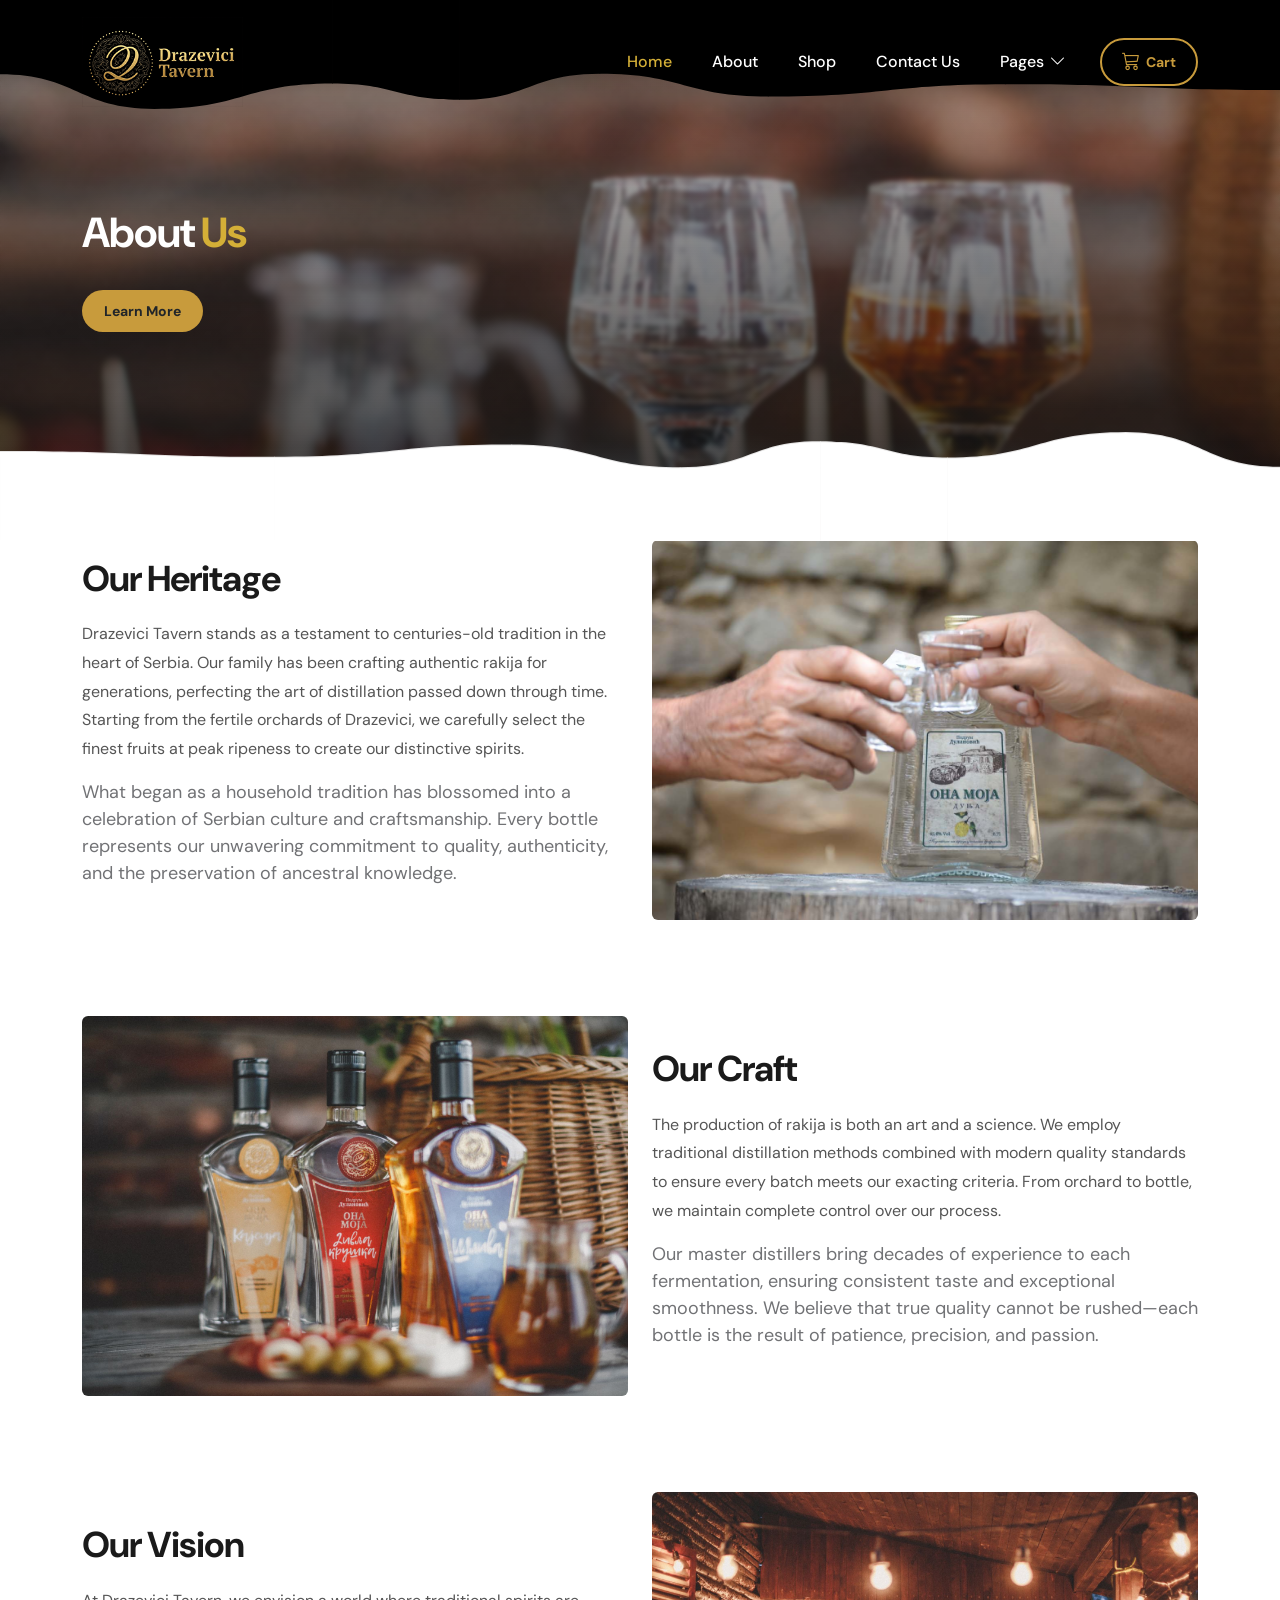
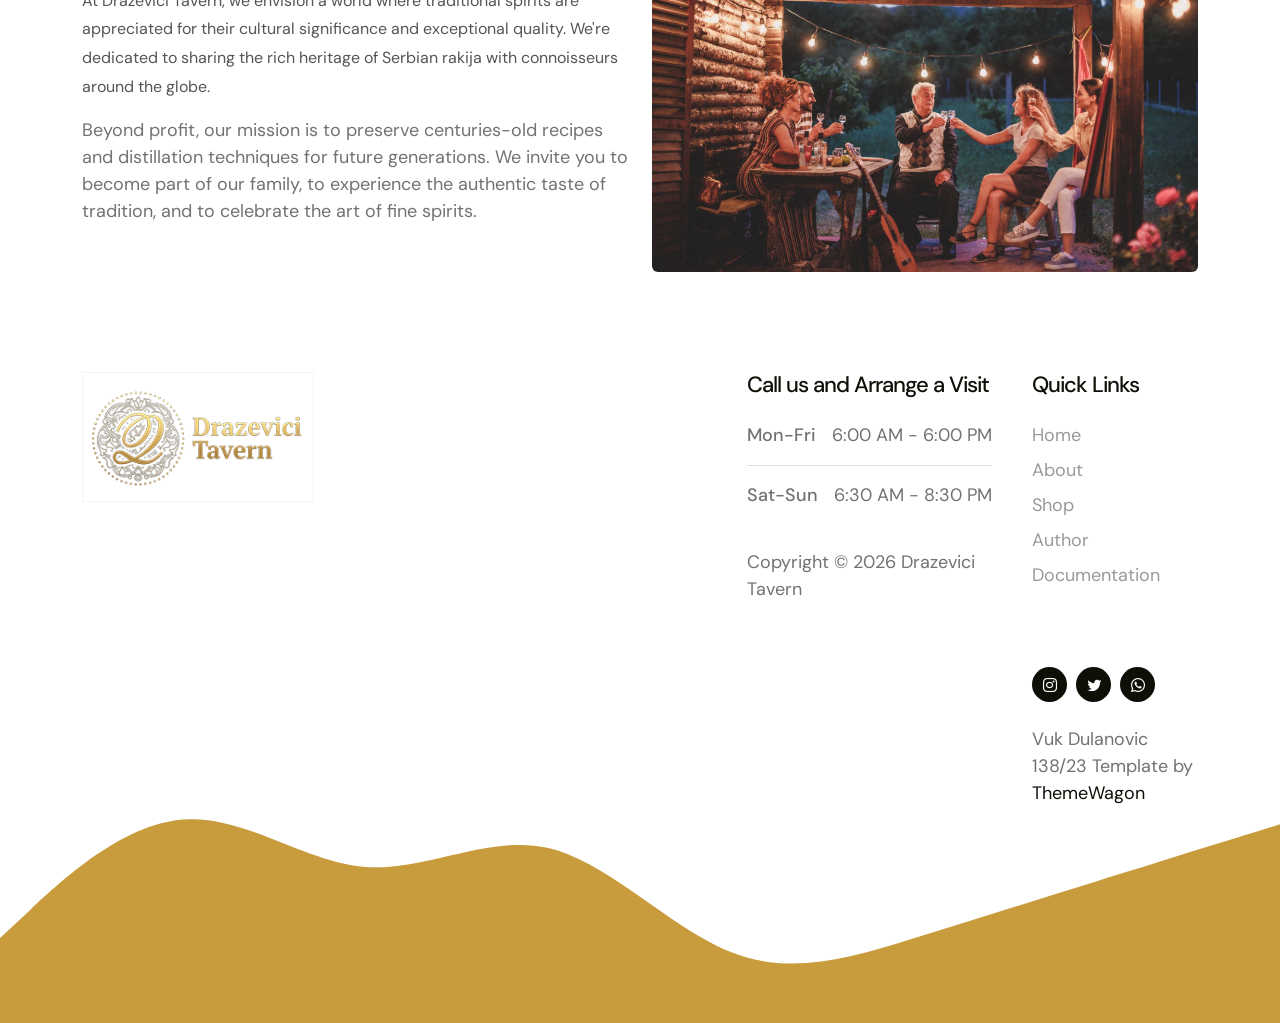
==== about.html @ abad9bf6 "Add files via upload" ====
<!doctype html>
<html lang="en">
    <head>
        <meta charset="utf-8">
        <meta name="viewport" content="width=device-width, initial-scale=1">
        <meta name="description" content="Discover Drazevici Tavern's heritage and passion for premium Serbian rakija.">
        <meta name="keywords" content="Drazevici Tavern, rakija, Serbian culture, heritage, tavern, history, spirits">
        <title>About - Drazevici Tavern</title>
        <link rel="icon" type="image/x-icon" href="assets/images/favicon.ico">
        <link rel="sitemap" type="application/xml" href="sitemap.xml">
        <link rel="alternate" type="application/rss+xml" href="rss.xml" title="Drazevici Tavern RSS Feed">
        <link rel="preconnect" href="https://fonts.googleapis.com">
        <link rel="preconnect" href="https://fonts.gstatic.com" crossorigin>
        <link href="https://fonts.googleapis.com/css2?family=DM+Sans:ital,wght@0,400;0,500;0,700;1,400&display=swap" rel="stylesheet">
        <link href="assets/css/bootstrap.min.css" rel="stylesheet">
        <link href="assets/css/bootstrap-icons.css" rel="stylesheet">
        <link href="assets/css/main.css" rel="stylesheet">
    </head>
    <body>
        <main>
            <nav class="navbar navbar-expand-lg">
                <div class="container">
                    <a class="navbar-brand d-flex align-items-center" href="index.html">
                        <img src="assets/images/logo.png" class="navbar-brand-image img-fluid" alt="Drazevici Tavern">
                    </a>

                    <div class="d-lg-none ms-auto me-3">
                        <div class="cart-nav-wrapper">
                            <a class="btn custom-btn custom-border-btn" id="cart-btn-mobile" href="#" role="button"><i class="bi bi-cart3"></i> Cart</a>
                            <span class="cart-badge cart-badge-hidden" id="cart-badge-mobile">0</span>
                        </div>
                    </div>

                    <button class="navbar-toggler" type="button" data-bs-toggle="collapse" data-bs-target="#navbarNav" aria-controls="navbarNav" aria-expanded="false" aria-label="Toggle navigation">
                        <span class="navbar-toggler-icon"></span>
                    </button>

                    <div class="collapse navbar-collapse" id="navbarNav">
                        <ul class="navbar-nav ms-lg-auto">
                            <li class="nav-item">
                                <a class="nav-link" href="index.html#section_1">Home</a>
                            </li>
    
                            <li class="nav-item">
                                <a class="nav-link active" href="about.html">About</a>
                            </li>

                            <li class="nav-item">
                                <a class="nav-link" href="shop.html">Shop</a>
                            </li>

                            <li class="nav-item">
                                <a class="nav-link smoothscroll" href="index.html#section_5">Contact Us</a>
                            </li>

                            <li class="nav-item dropdown">
                                <a class="nav-link dropdown-toggle" href="#" id="navbarLightDropdownMenuLink" role="button" data-bs-toggle="dropdown" aria-expanded="false">Pages</a>

                                <ul class="dropdown-menu dropdown-menu-light" aria-labelledby="navbarLightDropdownMenuLink">
                                    <li><a class="dropdown-item" href="author.html">Author</a></li>

                                    <li><a class="dropdown-item" href="#">Documentation</a></li>
                                </ul>
                            </li>
                        </ul>

                        <div class="d-none d-lg-block ms-lg-3">
                            <div class="cart-nav-wrapper">
                                <a class="btn custom-btn custom-border-btn" id="cart-btn-desktop" href="#" role="button"><i class="bi bi-cart3"></i> Cart</a>
                                <span class="cart-badge cart-badge-hidden" id="cart-badge-desktop">0</span>
                            </div>
                        </div>
                    </div>
                </div>
            </nav>

            <div class="offcanvas offcanvas-end" data-bs-scroll="true" tabindex="-1" id="offcanvasCart" aria-labelledby="offcanvasCartLabel">
                <div class="offcanvas-header">
                    <h5 class="offcanvas-title" id="offcanvasCartLabel">Shopping Cart</h5>

                    <button type="button" class="btn-close" data-bs-dismiss="offcanvas" aria-label="Close"></button>
                </div>

                <div class="offcanvas-body d-flex flex-column">
                    <div id="cart-items-container">
                        <!-- Cart items will be populated here -->
                    </div>

                    <div class="mt-auto">
                        <div class="cart-total mb-4 pb-3 border-top">
                            <h5 class="text-white mb-3">Total: <span id="cart-total">РСД 0</span></h5>
                            <button class="btn custom-btn w-100">Checkout</button>
                        </div>
                    </div>
                </div>
            </div>

            <section class="hero-section hero-50 hero-bg-about d-flex justify-content-center align-items-center" id="section_1">

                <div class="section-overlay"></div>

                <svg viewBox="0 0 1962 178" xmlns="http://www.w3.org/2000/svg" xmlns:xlink="http://www.w3.org/1999/xlink"><path fill="#000000" d="M 0 114 C 118.5 114 118.5 167 237 167 L 237 167 L 237 0 L 0 0 Z" stroke-width="0"></path> <path fill="#000000" d="M 236 167 C 373 167 373 128 510 128 L 510 128 L 510 0 L 236 0 Z" stroke-width="0"></path> <path fill="#000000" d="M 509 128 C 607 128 607 153 705 153 L 705 153 L 705 0 L 509 0 Z" stroke-width="0"></path><path fill="#000000" d="M 704 153 C 812 153 812 113 920 113 L 920 113 L 920 0 L 704 0 Z" stroke-width="0"></path><path fill="#000000" d="M 919 113 C 1048.5 113 1048.5 148 1178 148 L 1178 148 L 1178 0 L 919 0 Z" stroke-width="0"></path><path fill="#000000" d="M 1177 148 C 1359.5 148 1359.5 129 1542 129 L 1542 129 L 1542 0 L 1177 0 Z" stroke-width="0"></path><path fill="#000000" d="M 1541 129 C 1751.5 129 1751.5 138 1962 138 L 1962 138 L 1962 0 L 1541 0 Z" stroke-width="0"></path></svg>

                <div class="container">
                    <div class="row">

                        <div class="col-lg-6 col-12">

                            <h1 class="cd-headline rotate-1 text-white mb-4 pb-2">
                                <span>About</span>
                                <span class="cd-words-wrapper">
                                    <b class="is-visible">Us</b>
                                </span>
                            </h1>

                            <a href="#about-section" class="btn custom-btn smoothscroll me-3">Learn More</a>
                        </div>

                    </div>
                </div>

                <svg viewBox="0 0 1962 178" xmlns="http://www.w3.org/2000/svg" xmlns:xlink="http://www.w3.org/1999/xlink"><path fill="#ffffff" d="M 0 114 C 118.5 114 118.5 167 237 167 L 237 167 L 237 0 L 0 0 Z" stroke-width="0"></path> <path fill="#ffffff" d="M 236 167 C 373 167 373 128 510 128 L 510 128 L 510 0 L 236 0 Z" stroke-width="0"></path> <path fill="#ffffff" d="M 509 128 C 607 128 607 153 705 153 L 705 153 L 705 0 L 509 0 Z" stroke-width="0"></path><path fill="#ffffff" d="M 704 153 C 812 153 812 113 920 113 L 920 113 L 920 0 L 704 0 Z" stroke-width="0"></path><path fill="#ffffff" d="M 919 113 C 1048.5 113 1048.5 148 1178 148 L 1178 148 L 1178 0 L 919 0 Z" stroke-width="0"></path><path fill="#ffffff" d="M 1177 148 C 1359.5 148 1359.5 129 1542 129 L 1542 129 L 1542 0 L 1177 0 Z" stroke-width="0"></path><path fill="#ffffff" d="M 1541 129 C 1751.5 129 1751.5 138 1962 138 L 1962 138 L 1962 0 L 1541 0 Z" stroke-width="0"></path></svg>
            </section>

            <section class="about-section-styled section-padding" id="about-section">
                <div class="container">
                    <!-- Part 1: Text Left, Image Right -->
                    <div class="row align-items-center mb-5 pb-5">
                        <div class="col-lg-6 col-12 mb-4 mb-lg-0">
                            <h2 class="section-heading">Our Heritage</h2>
                            <p class="section-text">
                                Drazevici Tavern stands as a testament to centuries-old tradition in the heart of Serbia. Our family has been crafting authentic rakija for generations, perfecting the art of distillation passed down through time. Starting from the fertile orchards of Drazevici, we carefully select the finest fruits at peak ripeness to create our distinctive spirits.
                            </p>
                            <p class=\"section-text\">
                                What began as a household tradition has blossomed into a celebration of Serbian culture and craftsmanship. Every bottle represents our unwavering commitment to quality, authenticity, and the preservation of ancestral knowledge.
                            </p>
                        </div>
                        <div class="col-lg-6 col-12">
                            <img src="assets/images/back.jpg" class="img-fluid rounded img-about" alt="Drazevici Tavern Heritage">
                        </div>
                    </div>

                    <!-- Part 2: Image Left, Text Right -->
                    <div class="row align-items-center mb-5 pb-5">
                        <div class="col-lg-6 col-12 mb-4 mb-lg-0 order-lg-2">
                            <h2 class="section-heading">Our Craft</h2>
                            <p class="section-text">
                                The production of rakija is both an art and a science. We employ traditional distillation methods combined with modern quality standards to ensure every batch meets our exacting criteria. From orchard to bottle, we maintain complete control over our process.
                            </p>
                            <p class=\"section-text\">
                                Our master distillers bring decades of experience to each fermentation, ensuring consistent taste and exceptional smoothness. We believe that true quality cannot be rushed—each bottle is the result of patience, precision, and passion.
                            </p>
                        </div>
                        <div class="col-lg-6 col-12 order-lg-1">
                            <img src="assets/images/shop.jpg" class="img-fluid rounded img-about" alt="Rakija Craftsmanship">
                        </div>
                    </div>

                    <!-- Part 3: Text Left, Image Right -->
                    <div class="row align-items-center">
                        <div class="col-lg-6 col-12 mb-4 mb-lg-0">
                            <h2 class="section-heading">Our Vision</h2>
                            <p class="section-text">
                                At Drazevici Tavern, we envision a world where traditional spirits are appreciated for their cultural significance and exceptional quality. We're dedicated to sharing the rich heritage of Serbian rakija with connoisseurs around the globe.
                            </p>
                            <p class=\"section-text\">
                                Beyond profit, our mission is to preserve centuries-old recipes and distillation techniques for future generations. We invite you to become part of our family, to experience the authentic taste of tradition, and to celebrate the art of fine spirits.
                            </p>
                        </div>
                        <div class="col-lg-6 col-12">
                            <img src="assets/images/vision.jpg" class="img-fluid rounded img-about" alt="Global Reach">
                        </div>
                    </div>
                </div>
            </section>
        </main>

        <footer class="site-footer">
            <div class="container">
                <div class="row">

                    <div class="col-lg-6 col-12 me-auto mb-5 mb-lg-0">
                        <a class="navbar-brand d-flex align-items-center" href="index.html">
                            <img src="assets/images/logo.png" class="navbar-brand-image footer-logo img-fluid" alt="Drazevici Tavern">
                        </a>
                    </div>

                    <div class="col-lg-3 col-12">
                        <h5 class="site-footer-title mb-4">Call us and Arrange a Visit</h5>

                        <p class="d-flex border-bottom pb-3 mb-3 me-lg-3">
                            <span>Mon-Fri</span>
                            6:00 AM - 6:00 PM
                        </p>

                        <p class="d-flex me-lg-3">
                            <span>Sat-Sun</span>
                            6:30 AM - 8:30 PM
                        </p>
                        <br>
                        <p class="copyright-text">Copyright © 2026 Drazevici Tavern</p>
                    </div>

                    <div class="col-lg-2 col-12">
                        <h5 class="site-footer-title mb-4">Quick Links</h5>
                        <ul class="list-unstyled">
                            <li class="mb-2"><a href="index.html" class="footer-link">Home</a></li>
                            <li class="mb-2"><a href="about.html" class="footer-link">About</a></li>
                            <li class="mb-2"><a href="shop.html" class="footer-link">Shop</a></li>
                            <li class="mb-2"><a href="author.html" class="footer-link">Author</a></li>
                            <li><a href="#documentation" class="footer-link">Documentation</a></li>
                        </ul>
                    </div>

                        <div class="col-lg-2 col-12 ms-auto">
                            <ul class="social-icon mt-lg-5 mt-3 mb-4">
                                <li class="social-icon-item">
                                    <a href="https://www.instagram.com" target="_blank" class="social-icon-link bi-instagram"></a>
                                </li>

                                <li class="social-icon-item">
                                    <a href="https://www.x.com" target="_blank" class="social-icon-link bi-twitter">
                                    </a>
                                </li>

                                <li class="social-icon-item">
                                    <a href="https://www.whatsapp.com" target="_blank" class="social-icon-link bi-whatsapp"></a>
                                </li>
                            </ul>
                            <p class="copyright-text">Vuk Dulanovic 138/23 Template by <a href="https://themewagon.com/themes/tiya/" target="_blank">ThemeWagon</a></p>
                            
                        </div>

                </div>
            </div>

            <svg xmlns="http://www.w3.org/2000/svg" viewBox="0 0 1440 320"><path fill="#C89B3C" fill-opacity="1" d="M0,224L34.3,192C68.6,160,137,96,206,90.7C274.3,85,343,139,411,144C480,149,549,107,617,122.7C685.7,139,754,213,823,240C891.4,267,960,245,1029,224C1097.1,203,1166,181,1234,160C1302.9,139,1371,117,1406,106.7L1440,96L1440,320L1405.7,320C1371.4,320,1303,320,1234,320C1165.7,320,1097,320,1029,320C960,320,891,320,823,320C754.3,320,686,320,617,320C548.6,320,480,320,411,320C342.9,320,274,320,206,320C137.1,320,69,320,34,320L0,320Z"></path></svg>
        </footer>

        <script src="assets/js/jquery.min.js"></script>
        <script src="assets/js/bootstrap.bundle.min.js"></script>
        <script src="assets/js/jquery.sticky.js"></script>
        <script src="assets/js/click-scroll.js"></script>
        <script src="assets/js/main.js"></script>
    </body>
</html>
---- assets/css/main.css ----
/*

Drazevici Tavern - Main Stylesheet

Consolidated from templatemo-tiya-golf-club.css and drazevici-tavern.css
with inline styles moved to CSS classes

*/


/*---------------------------------------
  CUSTOM PROPERTIES ( VARIABLES )             
-----------------------------------------*/
:root {
  --white-color:                  #ffffff;
  --primary-color:                #81B29A;
  --secondary-color:              #0e0f07;
  --section-bg-color:             #F4F1DE;
  --custom-btn-bg-color:          #C89B3C;
  --custom-btn-bg-hover-color:    #D4AF37;
  --dark-color:                   #000000;
  --p-color:                      #717275;
  --link-hover-color:             #D4AF37;

  --body-font-family:             'DM Sans', sans-serif;

  --h1-font-size:                 42px;
  --h2-font-size:                 36px;
  --h3-font-size:                 28px;
  --h4-font-size:                 24px;
  --h5-font-size:                 22px;
  --h6-font-size:                 20px;
  --p-font-size:                  18px;
  --menu-font-size:               16px;
  --btn-font-size:                14px;

  --border-radius-large:          100px;
  --border-radius-medium:         20px;
  --border-radius-small:          10px;

  --font-weight-normal:           400;
  --font-weight-medium:           500;
  --font-weight-bold:             700;
}

body {
  background-color: var(--white-color);
  font-family: var(--body-font-family);
}


/*---------------------------------------
  TYPOGRAPHY               
-----------------------------------------*/

h2,
h3,
h4,
h5,
h6 {
  color: var(--dark-color);
}

h1,
h2,
h3,
h4,
h5,
h6 {
  font-weight: var(--font-weight-medium);
  letter-spacing: -1px;
}

h1 {
  font-size: var(--h1-font-size);
  font-weight: var(--font-weight-bold);
}

h2 {
  font-size: var(--h2-font-size);
  font-weight: var(--font-weight-bold);
}

h3 {
  font-size: var(--h3-font-size);
}

h4 {
  font-size: var(--h4-font-size);
}

h5 {
  font-size: var(--h5-font-size);
}

h6 {
  font-size: var(--h6-font-size);
}

p {
  color: var(--p-color);
  font-size: var(--p-font-size);
  font-weight: var(--font-weight-normal);
}

ul li {
  color: var(--p-color);
  font-size: var(--p-font-size);
  font-weight: var(--font-weight-normal);
}

a, 
button {
  touch-action: manipulation;
  transition: all 0.3s;
}

a {
  display: inline-block;
  color: var(--secondary-color);
  text-decoration: none;
}

a:hover {
  color: var(--link-hover-color);
}

b,
strong {
  font-weight: var(--font-weight-bold);
}


/*---------------------------------------
  SECTION               
-----------------------------------------*/
.section-bg {
  background-color: var(--section-bg-color);
}

.section-padding {
  padding-top: 100px;
  padding-bottom: 100px;
}

.section-overlay {
  content: "";
  background: rgba(0, 0, 0, 0) linear-gradient(rgba(12, 12, 12, 0.12) 0%, rgba(12, 12, 12, 0.82) 100%) repeat scroll 0% 0%;
  -webkit-backdrop-filter: blur(2px);
  backdrop-filter: blur(2px);
  position: absolute;
  top: 0;
  right: 0;
  bottom: 0;
  left: 0;
}

::selection {
  background-color: #C89B3C;
  color: var(--white-color);
}


/*---------------------------------------
  ANIMATED HEADLINE               
-----------------------------------------*/
.cd-words-wrapper {
  display: inline-block;
  position: relative;
  text-align: left;
}

.cd-words-wrapper b {
  color: var(--link-hover-color);
  display: inline-block;
  position: absolute;
  white-space: nowrap;
  left: 0;
  top: 0;
}

.cd-words-wrapper b.is-visible {
  position: relative;
}

.no-js .cd-words-wrapper b {
  opacity: 0;
}

.no-js .cd-words-wrapper b.is-visible {
  opacity: 1;
}

.cd-headline.rotate-1 .cd-words-wrapper {
  -webkit-perspective: 300px;
  -moz-perspective: 300px;
  perspective: 300px;
}
.cd-headline.rotate-1 b {
  opacity: 0;
  -webkit-transform-origin: 50% 100%;
  -moz-transform-origin: 50% 100%;
  -ms-transform-origin: 50% 100%;
  -o-transform-origin: 50% 100%;
  transform-origin: 50% 100%;
  -webkit-transform: rotateX(180deg);
  -moz-transform: rotateX(180deg);
  -ms-transform: rotateX(180deg);
  -o-transform: rotateX(180deg);
  transform: rotateX(180deg);
}
.cd-headline.rotate-1 b.is-visible {
  opacity: 1;
  -webkit-transform: rotateX(0deg);
  -moz-transform: rotateX(0deg);
  -ms-transform: rotateX(0deg);
  -o-transform: rotateX(0deg);
  transform: rotateX(0deg);
  -webkit-animation: cd-rotate-1-in 1.2s;
  -moz-animation: cd-rotate-1-in 1.2s;
  animation: cd-rotate-1-in 1.2s;
}
.cd-headline.rotate-1 b.is-hidden {
  -webkit-transform: rotateX(180deg);
  -moz-transform: rotateX(180deg);
  -ms-transform: rotateX(180deg);
  -o-transform: rotateX(180deg);
  transform: rotateX(180deg);
  -webkit-animation: cd-rotate-1-out 1.2s;
  -moz-animation: cd-rotate-1-out 1.2s;
  animation: cd-rotate-1-out 1.2s;
}

@-webkit-keyframes cd-rotate-1-in {
  0% {
    -webkit-transform: rotateX(180deg);
    opacity: 0;
  }
  35% {
    -webkit-transform: rotateX(120deg);
    opacity: 0;
  }
  65% {
    opacity: 0;
  }
  100% {
    -webkit-transform: rotateX(360deg);
    opacity: 1;
  }
}
@-moz-keyframes cd-rotate-1-in {
  0% {
    -moz-transform: rotateX(180deg);
    opacity: 0;
  }
  35% {
    -moz-transform: rotateX(120deg);
    opacity: 0;
  }
  65% {
    opacity: 0;
  }
  100% {
    -moz-transform: rotateX(360deg);
    opacity: 1;
  }
}
@keyframes cd-rotate-1-in {
  0% {
    -webkit-transform: rotateX(180deg);
    -moz-transform: rotateX(180deg);
    -ms-transform: rotateX(180deg);
    -o-transform: rotateX(180deg);
    transform: rotateX(180deg);
    opacity: 0;
  }
  35% {
    -webkit-transform: rotateX(120deg);
    -moz-transform: rotateX(120deg);
    -ms-transform: rotateX(120deg);
    -o-transform: rotateX(120deg);
    transform: rotateX(120deg);
    opacity: 0;
  }
  65% {
    opacity: 0;
  }
  100% {
    -webkit-transform: rotateX(360deg);
    -moz-transform: rotateX(360deg);
    -ms-transform: rotateX(360deg);
    -o-transform: rotateX(360deg);
    transform: rotateX(360deg);
    opacity: 1;
  }
}
@-webkit-keyframes cd-rotate-1-out {
  0% {
    -webkit-transform: rotateX(0deg);
    opacity: 1;
  }
  35% {
    -webkit-transform: rotateX(-40deg);
    opacity: 1;
  }
  65% {
    opacity: 0;
  }
  100% {
    -webkit-transform: rotateX(180deg);
    opacity: 0;
  }
}
@-moz-keyframes cd-rotate-1-out {
  0% {
    -moz-transform: rotateX(0deg);
    opacity: 1;
  }
  35% {
    -moz-transform: rotateX(-40deg);
    opacity: 1;
  }
  65% {
    opacity: 0;
  }
  100% {
    -moz-transform: rotateX(180deg);
    opacity: 0;
  }
}
@keyframes cd-rotate-1-out {
  0% {
    -webkit-transform: rotateX(0deg);
    -moz-transform: rotateX(0deg);
    -ms-transform: rotateX(0deg);
    -o-transform: rotateX(0deg);
    transform: rotateX(0deg);
    opacity: 1;
  }
  35% {
    -webkit-transform: rotateX(-40deg);
    -moz-transform: rotateX(-40deg);
    -ms-transform: rotateX(-40deg);
    -o-transform: rotateX(-40deg);
    transform: rotateX(-40deg);
    opacity: 1;
  }
  65% {
    opacity: 0;
  }
  100% {
    -webkit-transform: rotateX(180deg);
    -moz-transform: rotateX(180deg);
    -ms-transform: rotateX(180deg);
    -o-transform: rotateX(180deg);
    transform: rotateX(180deg);
    opacity: 0;
  }
}


/*---------------------------------------
  CUSTOM BUTTON               
-----------------------------------------*/
.custom-btn {
  background: var(--custom-btn-bg-color);
  border: 2px solid transparent;
  border-radius: var(--border-radius-large);
  color: var(--black-color);
  font-size: var(--btn-font-size);
  font-weight: var(--font-weight-bold);
  line-height: normal;
  transition: all 0.3s;
  padding: 10px 20px;
}

.custom-btn:hover {
  background: var(--custom-btn-bg-hover-color);
  color: var(--black-color);
}

.custom-border-btn {
  background: transparent;
  border: 2px solid var(--custom-btn-bg-color);
  color: var(--custom-btn-bg-color);
}

.custom-border-btn:hover {
  background: var(--custom-btn-bg-color);
  border-color: transparent;
  color: var(--white-color);
}

.custom-btn-bg-white {
  border-color: var(--white-color);
  color: var(--white-color);
}

.custom-btn-group .link {
  color: var(--white-color);
  font-weight: var(--font-weight-medium);
}

.custom-btn-group .link:hover {
  color: var(--link-hover-color);
}


/*---------------------------------------
  NAVIGATION BAR & OFFCANVAS              
-----------------------------------------*/
.offcanvas {
  background-color: var(--primary-color);
  padding: 30px;
}

.offcanvas.offcanvas-end {
  border-left: 0;
}

.offcanvas-header .btn-close {
  transition: all 0.3s;
}

.offcanvas-header .btn-close:hover {
  transform: rotate(180deg);
}

.offcanvas svg {
  position: absolute;
  bottom: 0;
  right: 0;
  left: 0;
}

.sticky-wrapper {
  position: absolute;
  top: 0;
  right: 0;
  left: 0;
}

.sticky-wrapper.is-sticky .navbar {
  background: #000000;
  padding-top: 8px;
  padding-bottom: 8px;
}

.sticky-wrapper.is-sticky .navbar-brand-image {
  height: 70px;
}

.sticky-wrapper.is-sticky .navbar-nav .nav-link.active {
  color: var(--link-hover-color);
}

.sticky-wrapper.is-sticky .navbar-nav .nav-link.active:hover,
.sticky-wrapper.is-sticky .navbar-nav .nav-link.active:focus {
  color: var(--link-hover-color) !important;
}

.navbar {
  background: transparent;
  z-index: 99;
  padding-top: 12px;
  padding-bottom: 12px;
  transition: background 0.25s ease, box-shadow 0.25s ease, border-color 0.25s ease, backdrop-filter 0.25s ease;
}

.navbar-dark-page {
  background: #000000;
}

.navbar-brand,
.navbar-brand:hover {
  font-size: var(--h4-font-size);
  font-weight: var(--font-weight-bold);
  display: block;
  color: var(--dark-color);
  max-width: 48px;
}

.navbar .navbar-brand,
.navbar .navbar-brand:hover {
  color: var(--white-color);
}

.navbar .navbar-brand-image {
  filter: none;
}

.navbar-brand-image {
  width: auto;
  height: 90px;
  max-width: 220px;
  object-fit: contain;
  outline: none;
  border: 0;
  box-shadow: none;
}

.site-footer .footer-logo {
  height: 130px;
  max-width: 320px;
  outline: none;
  border: 0;
  box-shadow: none;
}

.navbar-brand,
.navbar-brand:focus,
.navbar-brand:active {
  outline: none;
  box-shadow: none;
}

.navbar-brand-text {
  line-height: normal;
  margin-left: 10px;
  position: relative;
  bottom: 5px;
}

.navbar-brand-text small {
  display: block;
  font-size: 10px;
  line-height: 1;
  text-transform: uppercase;
}

.navbar-expand-lg .navbar-nav .nav-link {
  border-radius: var(--border-radius-large);
  margin: 10px;
  padding: 10px;
}

.navbar-nav .nav-link {
  display: inline-block;
  color: var(--white-color);
  font-size: var(--menu-font-size);
  font-weight: var(--font-weight-medium);
  padding-top: 15px;
  padding-bottom: 15px;
}

.navbar-nav .nav-link.active, 
.navbar-nav .nav-link:hover {
  color: var(--link-hover-color);
}

.bottle-image-wrap {
  overflow: visible;
  --bs-aspect-ratio: 100%;
  max-width: 620px;
  width: 100%;
  margin-left: auto;
}

.bottle-image {
  transform: none;
  transform-origin: center center;
  object-fit: contain !important;
}

.navbar .dropdown-menu {
  background: var(--white-color);
  box-shadow: 0 1rem 3rem rgba(0,0,0,.175);
  border: 0;
  display: inherit;
  opacity: 0;
  min-width: 9rem;
  margin-top: 20px;
  padding: 13px 0 10px 0;
  transition: all 0.3s;
  pointer-events: none;
}

.navbar .dropdown-menu::before {
  content: "";
  width: 0;
  height: 0;
  border-left: 20px solid transparent;
  border-right: 20px solid transparent;
  border-bottom: 15px solid var(--white-color);
  position: absolute;
  top: -10px;
  left: 10px;
}

.navbar .dropdown-item {
  display: inline-block;
  color: var(--p-color);
  font-size: var(--menu-font-size);
  font-weight: var(--font-weight-medium);
  position: relative;
}

.navbar .dropdown-item.active, 
.navbar .dropdown-item:active,
.navbar .dropdown-item:focus, 
.navbar .dropdown-item:hover {
  background: transparent;
  color: var(--link-hover-color);
}

.navbar .dropdown-toggle::after {
  content: "\f282";
  display: inline-block;
  font-family: bootstrap-icons !important;
  font-size: var(--copyright-font-size);
  font-style: normal;
  font-weight: normal !important;
  font-variant: normal;
  text-transform: none;
  line-height: 1;
  vertical-align: -.125em;
  -webkit-font-smoothing: antialiased;
  -moz-osx-font-smoothing: grayscale;
  position: relative;
  left: 2px;
  border: 0;
}

@media screen and (min-width: 992px) {
  .navbar .dropdown:hover .dropdown-menu {
    opacity: 1;
    margin-top: 0;
    pointer-events: auto;
  }
}

.navbar-toggler {
  border: 0;
  padding: 0;
  cursor: pointer;
  margin: 0;
  width: 30px;
  height: 35px;
  outline: none;
}

.navbar-toggler:focus {
  outline: none;
  box-shadow: none;
}

.navbar-toggler[aria-expanded="true"] .navbar-toggler-icon {
  background: transparent;
}

.navbar-toggler[aria-expanded="true"] .navbar-toggler-icon:before,
.navbar-toggler[aria-expanded="true"] .navbar-toggler-icon:after {
  transition: top 300ms 50ms ease, -webkit-transform 300ms 350ms ease;
  transition: top 300ms 50ms ease, transform 300ms 350ms ease;
  transition: top 300ms 50ms ease, transform 300ms 350ms ease, -webkit-transform 300ms 350ms ease;
  top: 0;
}

.navbar-toggler[aria-expanded="true"] .navbar-toggler-icon:before {
  transform: rotate(45deg);
}

.navbar-toggler[aria-expanded="true"] .navbar-toggler-icon:after {
  transform: rotate(-45deg);
}

.navbar-toggler .navbar-toggler-icon {
  background: var(--white-color);
  transition: background 10ms 300ms ease;
  display: block;
  width: 30px;
  height: 2px;
  position: relative;
}

.navbar-toggler .navbar-toggler-icon:before,
.navbar-toggler .navbar-toggler-icon:after {
  transition: top 300ms 350ms ease, -webkit-transform 300ms 50ms ease;
  transition: top 300ms 350ms ease, transform 300ms 50ms ease;
  transition: top 300ms 350ms ease, transform 300ms 50ms ease, -webkit-transform 300ms 50ms ease;
  position: absolute;
  right: 0;
  left: 0;
  background: var(--white-color);
  width: 30px;
  height: 2px;
  content: '';
}

.navbar-toggler .navbar-toggler-icon::before {
  top: -8px;
}

.navbar-toggler .navbar-toggler-icon::after {
  top: 8px;
}


/*---------------------------------------
  HERO        
-----------------------------------------*/
.hero-section {
  background-image: url('../images/draz.jpg');
  background-repeat: no-repeat;
  background-size: cover;
  background-position: center;
  position: relative;
  padding-top: 100px;
  padding-bottom: 100px;
  height: 100vh;
  min-height: 670px;
  margin-bottom: -90px;
}

.hero-50 {
  height: auto;
  min-height: 540px;
  margin-bottom: -100px;
}

.hero-50 .container + svg {
  transform: rotate(180deg);
}

.hero-section .ratio {
  border-radius: var(--border-radius-medium);
  overflow: hidden;
}

.hero-section svg {
  position: absolute;
  right: 0;
  left: 0;
}

.hero-section > svg {
  top: 0;
}

.hero-section .container + svg {
  top: auto;
  bottom: -1px;
}

.hero-section .row {
  position: relative;
  z-index: 22;
}


/*---------------------------------------
  BACKGROUND IMAGE SECTION        
-----------------------------------------*/
.section-bg-image {
  background: #070707;
  position: relative;
  margin-bottom: -70px;
  padding: 40px 0 70px;
}

.section-bg-image-block {
  backdrop-filter: blur(5px) saturate(180%);
  -webkit-backdrop-filter: blur(5px) saturate(180%);
  background-color: rgba(255, 255, 255, 0.75);
  border-radius: var(--border-radius-medium);
  border: 1px solid rgba(209, 213, 219, 0.3);
  border-radius: var(--border-radius-medium);
  padding: 50px;
}

.product-slider-shell {
  position: relative;
  border: 0;
  border-radius: var(--border-radius-medium);
  background: #0e0e0e;
  padding: 28px 44px;
}

.product-slider-viewport {
  overflow: hidden;
}

.product-slider-track {
  display: flex;
  gap: 20px;
  transition: transform 0.35s ease;
}

.product-slide {
  flex: 0 0 calc((100% - 40px) / 3);
  min-width: 0;
  border: 1px solid rgba(200, 155, 60, 0.45);
  border-radius: var(--border-radius-small);
  background: #131313;
  color: #ffffff;
  padding: 18px;
  display: flex;
  flex-direction: column;
}

.product-slide img {
  width: 100%;
  height: 450px;
  object-fit: cover;
  border-radius: var(--border-radius-small);
  margin-bottom: 12px;
}

.product-slide h5 {
  color: #ffffff;
  font-size: 18px;
  margin-bottom: 6px;
}

.product-slide p {
  color: #d6d6d6;
  margin-bottom: 10px;
  font-size: 14px;
}

.product-slide .price {
  color: #D4AF37;
  font-weight: var(--font-weight-bold);
  margin-bottom: 10px;
}

.product-slide .add-to-cart-btn {
  align-self: flex-start;
  padding: 5px 10px;
  background-color: #D4AF37;
  color: #000000;
  border: none;
  border-radius: var(--border-radius-small);
  font-size: 12px;
  font-weight: var(--font-weight-bold);
  cursor: pointer;
  transition: all 0.3s;
  margin-top: auto;
}

.product-slide .add-to-cart-btn:hover {
  background-color: #C89B3C;
  transform: translateY(-2px);
}

.cart-nav-wrapper {
  position: relative;
  display: inline-block;
}

.cart-nav-wrapper a {
  display: inline-flex;
  align-items: center;
  gap: 6px;
}

.cart-nav-wrapper .bi {
  font-size: 18px;
}

.cart-badge {
  position: absolute;
  top: -8px;
  right: -8px;
  background-color: #D4AF37;
  color: #000000;
  border-radius: 50%;
  width: 22px;
  height: 22px;
  display: flex;
  align-items: center;
  justify-content: center;
  font-size: 11px;
  font-weight: var(--font-weight-bold);
  min-width: 22px;
}

.cart-badge-hidden {
  display: none;
}

#offcanvasCart {
  background-color: #1a1a1a;
  color: #ffffff;
}

#offcanvasCart.offcanvas {
  --bs-offcanvas-bg: #1a1a1a;
}

.offcanvas-backdrop.show {
  opacity: 0;
}

#offcanvasCart .offcanvas-header {
  border-bottom: 1px solid rgba(200, 155, 60, 0.2);
}

#offcanvasCart .offcanvas-header .offcanvas-title {
  color: #ffffff;
}

#offcanvasCart .btn-close {
  filter: brightness(0) invert(1);
}

#offcanvasCart .offcanvas-body {
  color: #ffffff;
}

#offcanvasCart p,
#offcanvasCart h5,
#offcanvasCart h6 {
  color: #ffffff;
}

#offcanvasCart .bi {
  color: #ffffff;
}

.cart-item {
  background-color: #0e0e0e;
  padding: 12px;
  border-radius: var(--border-radius-small);
  color: #ffffff;
}

.cart-item h6 {
  color: #ffffff;
}

.cart-item p {
  color: #ffffff;
}

.cart-item .text-muted {
  color: #ffffff !important;
}

.cart-item .text-warning {
  color: #D4AF37 !important;
}

.cart-item .btn-sm {
  font-size: 11px;
  padding: 3px 6px;
  color: #ffffff;
}

.cart-item .btn-sm:hover {
  color: #ffffff;
}

.cart-item .remove-from-cart {
  padding: 4px 10px;
  background-color: #d32f2f;
  border-color: #d32f2f;
  color: #ffffff;
}

.cart-item .remove-from-cart:hover {
  background-color: #b71c1c;
  color: #ffffff;
}

.cart-item .increase-qty,
.cart-item .decrease-qty {
  color: #ffffff;
  border-color: rgba(200, 155, 60, 0.5);
}

.cart-item .increase-qty:hover,
.cart-item .decrease-qty:hover {
  background-color: rgba(200, 155, 60, 0.2);
  color: #ffffff;
  border-color: rgba(200, 155, 60, 0.8);
}

.cart-total {
  background-color: rgba(200, 155, 60, 0.1);
  padding: 15px;
  border-radius: var(--border-radius-small);
  color: #ffffff;
}

.cart-total h5 {
  color: #ffffff;
}

.product-slider-arrow {
  position: absolute;
  top: 50%;
  transform: translateY(-50%);
  border: 0;
  background: transparent;
  color: #D4AF37;
  width: 42px;
  height: 42px;
  border-radius: 50%;
  display: inline-flex;
  align-items: center;
  justify-content: center;
  z-index: 2;
}

.product-slider-arrow-left {
  left: 0;
}

.product-slider-arrow-right {
  right: 0;
}

.products-section {
  background-color: #000000;
}

.section-bg-image-block .input-group {
  background-color: var(--white-color);
  border-radius: var(--border-radius-large);
  padding: 10px 15px;
}

.section-bg-image-block .input-group-text {
  background-color: transparent;
  border: 0;
}

.section-bg-image-block input[type="email"] {
  border: 0;
  box-shadow: none;
  margin-bottom: 0;
  padding-left: 0;
}

.section-bg-image-block button[type="submit"] {
  background-color: var(--primary-color);
  border: 0;
  border-radius: var(--border-radius-large) !important;
  color: var(--white-color);
  max-width: 150px;
}


/*---------------------------------------
  ABOUT SECTOIN              
-----------------------------------------*/
.about-section {
  padding-bottom: 70px;
  background-color: #ffffff;
  margin-top: 60px;
  margin-bottom: 60px;
}

.section-heading {
  color: #1a1a1a;
  margin-bottom: 20px;
}

.section-text {
  color: #555;
  font-size: 16px;
  line-height: 1.8;
  margin-bottom: 15px;
}

.img-about {
  height: 380px;
  object-fit: cover;
  width: 100%;
}

.member-block-image-wrap {
  border-radius: var(--border-radius-medium);
  position: relative;
  overflow: hidden;
}

.member-block-image-wrap:hover .member-block-image {
  transform: scale(1.2);
}

.member-block-image-wrap:hover .social-icon {
  opacity: 1;
}

.member-block-image-wrap .social-icon {
  background-color: var(--white-color);
  border-radius: var(--border-radius-large);
  position: absolute;
  top: 50%;
  left: 50%;
  transform: translate(-50%, -50%);
  opacity: 0;
  transition: all 0.5s;
  padding: 15px 20px;
  width: auto;
}

.member-block-image {
  transition: all 0.3s;
}

.member-block-info {
  padding: 10px;
}

.member-block-info h4,
.member-block-info p {
  margin-bottom: 0;
}


/*---------------------------------------
  CUSTOM BLOCK              
-----------------------------------------*/
.custom-block {
  border-radius: var(--border-radius-medium);
  position: relative;
  overflow: hidden;
  padding: 30px 20px;
}

.custom-block-bg {
  background: var(--white-color);
}

.custom-block-date-wrap {
  background-color: var(--primary-color);
  border-radius: var(--border-radius-medium);
  text-align: center;
  padding: 20px 30px;
}

.custom-block-date {
  font-size: var(--h1-font-size);
}

.custom-block-image-wrap {
  border-radius: var(--border-radius-medium);
  position: relative;
  overflow: hidden;
}

.custom-block-image-wrap:hover .custom-block-image {
  transform: scale(1.2);
}

.custom-block-image-wrap:hover .custom-block-icon {
  opacity: 1;
}

.custom-block-image {
  transition: all 0.3s;
}

.custom-block-image-wrap .custom-block-date-wrap,
.custom-block-image-wrap .custom-btn-wrap {
  position: absolute;
  bottom: 0;
}

.custom-block-image-wrap .custom-block-date-wrap {
  border-radius: 0;
  left: 0;
  width: 50%;
  padding: 12.30px 20px;
}

.custom-block-image-wrap .custom-btn-wrap {
  right: 0;
  width: 50%;
}

.custom-block-image-wrap .custom-btn  {
  border-radius: 0;
  display: block;
  padding: 15px 20px;
}

.custom-block-info {
  padding-top: 10px;
}

.custom-block-image-wrap + .custom-block-info {
  padding-top: 20px;
}

.custom-block-span {
  color: var(--secondary-color);
  font-weight: var(--font-weight-bold);
  min-width: 110px;
  margin-right: 10px;
}

.custom-block-icon {
  background: var(--custom-btn-bg-color);
  border-radius: var(--border-radius-large);
  color: var(--white-color);
  width: 60px;
  height: 60px;
  line-height: 60px;
  text-align: center;
  font-size: var(--h3-font-size);
  position: absolute;
  top: 50%;
  left: 50%;
  transform: translate(-50%, -50%);
  opacity: 0;
  transition: all 0.5s;
}

.custom-block-icon:hover {
  background: var(--custom-btn-bg-hover-color);
  color: var(--white-color);
}


/*---------------------------------------
  EVENTS SECTION            
-----------------------------------------*/
.events-section.section-bg .container > .row {
  margin-right: 5px;
  margin-left: 5px;
}

.events-section.section-bg .container > .row .row {
  margin: auto;
}

.events-listing-section {
  margin-bottom: 100px;
}

.events-detail-section .custom-block-info {
  padding: 40px 60px;
}

.events-detail-info {
  background-color: var(--section-bg-color);
  border-radius: var(--border-radius-medium);
  padding: 50px 25px;
}

.events-title {
  font-size: var(--h3-font-size);
  font-weight: var(--font-weight-medium);
}


/*---------------------------------------
  MEMBERSHIP SECTION            
-----------------------------------------*/
.membership-section .container {
  position: relative;
  z-index: 2;
}

.table-responsive {
  border-radius: var(--border-radius-medium);
}

.table-responsive tbody, 
.table-responsive td, 
.table-responsive tfoot, 
.table-responsive th, 
.table-responsive thead, 
.table-responsive tr {
  border: 0;
}

.table-responsive thead tr {
  background-color: var(--secondary-color);
  color: var(--white-color);
}

.table-responsive thead th {
  padding: 22px 16px !important;
}

.table-responsive tbody tr:nth-child(even) {
  background-color: var(--section-bg-color);
}

.table>:not(caption)>*>* {
  padding: 18px 16px;
}

.table-responsive .bi-check-circle-fill {
  color: var(--primary-color);
}

.table-responsive .bi-x-circle-fill {
  color: var(--custom-btn-bg-hover-color);
}

.membership-form {
  background-color: var(--secondary-color);
  border-radius: var(--border-radius-medium);
  padding: 35px;
}

.membership-form .form-floating>textarea {
  border-radius: var(--border-radius-medium);
  height: 100px;
}


/*---------------------------------------
  CONTACT               
-----------------------------------------*/
.contact-form .form-floating>textarea {
  border-radius: var(--border-radius-medium);
  height: 120px;
}

.contact-info {
  position: relative;
}

.contact-info-item {
  background: var(--secondary-color);
  border-radius: var(--border-radius-medium);
  position: absolute;
  overflow: hidden;
  top: 50%;
  left: 50%;
  transform: translate(-50%, -50%);
  text-align: center;
}

.contact-info-body {
  padding: 20px 30px;
}

.contact-info-body strong,
.contact-info-item a {
  color: var(--white-color);
}

.contact-info-footer {
  background-color: var(--custom-btn-bg-hover-color);
  padding: 10px 20px;
  transition: all 0.3s;
}

.contact-info-footer:hover {
  background-color: var(--custom-btn-bg-color);
}

.contact-info-footer a {
  display: block;
  font-weight: var(--font-weight-bold);
}


/*---------------------------------------
  SITE FOOTER            
-----------------------------------------*/
.site-footer {
  position: relative;
  padding-bottom: 200px;
}

.site-footer .container {
  position: relative;
  z-index: 2;
}

.site-footer svg {
  position: absolute;
  bottom: 0;
  right: 0;
  left: 0;
  pointer-events: none;
}

.site-footer-title {
  color: var(--secondary-color);
}

.footer-link {
  color: #999;
  text-decoration: none;
}

.footer-link:hover {
  color: #C89B3C;
}

/* Pagination Button Styles */
.pagination-btn {
  background: white;
  border: 1px solid #ccc;
  color: #333;
  cursor: pointer;
}

.pagination-btn:hover {
  background: #C89B3C;
  color: white;
  border-color: #C89B3C;
}

.pagination-btn.active {
  background: #C89B3C;
  color: white;
  border-color: #C89B3C;
}

/* Stock Status Badge */
.stock-badge {
  font-size: 10px;
  padding: 3px 6px;
  border-radius: 10px;
  font-weight: 500;
  display: inline-block;
  white-space: nowrap;
}

.stock-badge.available {
  background-color: #28a745;
  color: white;
}

.stock-badge.out-of-stock {
  background-color: #dc3545;
  color: white;
}

/* Add to Cart Button */
.add-to-cart-btn {
  background-color: #C89B3C !important;
  color: white !important;
  border: none !important;
  padding: 10px !important;
  border-radius: 5px !important;
  font-weight: 500;
  transition: all 0.3s ease;
}

.add-to-cart-btn:hover {
  background-color: #D4AF37 !important;
  transform: translateY(-2px);
  box-shadow: 0 2px 8px rgba(200, 155, 60, 0.3);
}

.add-to-cart-btn:disabled {
  background-color: #ccc !important;
  color: #666 !important;
  cursor: not-allowed !important;
  transform: none !important;
}

/* Shop Card Base */
.shop-card {
  background: #f8f8f8 !important;
  border: 1px solid #ddd !important;
  transition: all 0.3s ease;
}

.shop-card:hover {
  box-shadow: 0 4px 12px rgba(0, 0, 0, 0.1);
  transform: translateY(-4px);
}

.shop-card img {
  width: 100%;
  aspect-ratio: 1/1;
  object-fit: contain;
  border-radius: 8px;
  margin-bottom: 15px;
}

/* Cart Item Quantity Controls */
.qty-btn {
  padding: 2px 8px !important;
  font-size: 12px !important;
}

/* Error Messages */
.error-message {
  color: #666;
}

/* Product Detail Text Classes */
.product-title {
  color: #1a1a1a;
}

.product-meta {
  color: #C89B3C;
}

.product-desc {
  color: #666;
}

.product-detail {
  color: #C89B3C;
}

.product-price {
  color: #C89B3C;
}

.site-footer p span {
  font-weight: var(--font-weight-medium);
  margin-right: auto;
}


/*---------------------------------------
  CUSTOM FORM               
-----------------------------------------*/
.custom-form .form-control {
  border-radius: var(--border-radius-large);
  border-width: 2px;
  box-shadow: none;
  color: var(--p-color);
  margin-bottom: 20px;
  padding: 10px;
  padding-left: 20px;
  outline: none;
}

.custom-form .form-control:focus,
.custom-form .form-control:hover {
  border-color: var(--dark-color);
}

.form-floating>label {
  padding-left: 20px;
}

.custom-form button[type="submit"] {
  background: var(--custom-btn-bg-color);
  border: none;
  border-radius: var(--border-radius-large);
  color: var(--white-color);
  font-size: var(--p-font-size);
  font-weight: var(--font-weight-medium);
  transition: all 0.3s;
  margin-bottom: 0;
  padding-left: 10px;
}

.custom-form button[type="submit"]:hover,
.custom-form button[type="submit"]:focus {
  background: var(--custom-btn-bg-hover-color);
  border-color: transparent;
}

.header-form {
  position: relative;
}

.header-form .form-control {
  padding-left: 42px;
}

.header-form-icon {
  width: 24px;
  position: absolute;
  top: 0;
  margin: 12px;
  margin-left: 15px;
}


/*---------------------------------------
  SOCIAL ICON               
-----------------------------------------*/
.social-icon {
  margin: 0;
  padding: 0;
}

.social-icon-item {
  list-style: none;
  display: inline-block;
  vertical-align: top;
}

.social-icon-link {
  background: var(--secondary-color);
  border-radius: var(--border-radius-large);
  color: var(--white-color);
  font-size: var(--btn-font-size);
  display: block;
  margin-right: 5px;
  text-align: center;
  width: 35px;
  height: 35px;
  line-height: 36px;
  transition: background 0.2s, color 0.2s;
}

.social-icon-link:hover {
  background: var(--primary-color);
  color: var(--white-color);
}


/*---------------------------------------
  FORM VALIDATION              
-----------------------------------------*/
.custom-form .form-control.is-invalid {
  border-color: #dc3545;
  background-image: none;
}

.custom-form .form-control.is-invalid:focus {
  border-color: #dc3545;
  box-shadow: 0 0 0 0.2rem rgba(220, 53, 69, 0.25);
}

.error-message {
  color: #dc3545 !important;
  font-size: 12px;
  margin-top: 5px;
}

.custom-form .alert-success {
  background-color: #d4edda;
  border: 1px solid #c3e6cb;
  border-radius: var(--border-radius-medium);
  color: #155724;
  padding: 12px 20px;
  font-weight: 500;
}


/*---------------------------------------
  TESTIMONIALS SECTION              
-----------------------------------------*/
.testimonials-section {
  background: linear-gradient(135deg, #1a1a1a 0%, #0e0e0e 100%);
}

.testimonials-slider-wrapper {
  overflow: hidden;
  border-radius: var(--border-radius-medium);
}

.testimonials-slider {
  display: flex;
  animation: scroll-testimonials 25s linear infinite;
  padding: 20px 0;
}

.testimonial-card {
  flex: 0 0 calc(33.333% - 20px);
  margin-right: 30px;
  background: rgba(200, 155, 60, 0.1);
  border: 1px solid rgba(212, 175, 55, 0.3);
  border-radius: var(--border-radius-medium);
  padding: 30px;
  display: flex;
  flex-direction: column;
  justify-content: space-between;
  min-height: 300px;
  transition: all 0.3s ease;
}

.testimonial-card:hover {
  background: rgba(200, 155, 60, 0.2);
  border-color: #D4AF37;
  transform: translateY(-5px);
}

.testimonial-header {
  display: flex;
  align-items: center;
  margin-bottom: 20px;
  gap: 15px;
}

.testimonial-avatar {
  width: 50px;
  height: 50px;
  border-radius: 50%;
  object-fit: cover;
  border: 2px solid #C89B3C;
  flex-shrink: 0;
}

.testimonial-info h6 {
  color: #D4AF37;
  margin-bottom: 3px;
  font-size: 16px;
}

.testimonial-info p {
  color: #999;
  font-size: 13px;
  margin: 0;
}

.testimonial-stars {
  display: flex;
  gap: 3px;
  margin-bottom: 15px;
}

.testimonial-stars .star {
  color: #D4AF37;
  font-size: 16px;
}

.testimonial-text {
  color: #ccc;
  font-size: 14px;
  line-height: 1.6;
  margin-bottom: 15px;
  flex-grow: 1;
}

.testimonial-date {
  color: #888;
  font-size: 12px;
}

@keyframes scroll-testimonials {
  0% {
    transform: translateX(0);
  }
  100% {
    transform: translateX(-50%);
  }
}

.testimonials-slider:hover {
  animation-play-state: paused;
}

@media screen and (max-width: 1200px) {
  .testimonial-card {
    flex: 0 0 calc(50% - 15px);
  }
}

@media screen and (max-width: 768px) {
  .testimonial-card {
    flex: 0 0 100%;
  }

  .testimonials-slider {
    animation: scroll-testimonials 20s linear infinite;
  }
}


/*---------------------------------------
  SHOP SECTION              
-----------------------------------------*/
.shop-section {
  background-color: #ffffff;
  margin-top: 60px;
  margin-bottom: 60px;
}

.filters-card {
  position: sticky;
  top: 20px;
  height: fit-content;
  background: #f8f8f8;
  border: 1px solid #ddd;
  border-radius: 20px;
}

.filters-heading {
  color: #1a1a1a;
  font-weight: 600;
}

.filters-label {
  color: #C89B3C;
}

.filters-checkbox-label {
  color: #333;
}

.filters-divider {
  border-color: #ddd;
}

.filters-reset-btn {
  background-color: #C89B3C;
  color: white;
  border: none;
}

.shop-card {
  transition: all 0.3s ease;
  display: flex;
  flex-direction: column;
  height: 100%;
}

.shop-card:hover {
  transform: translateY(-5px);
  background: rgba(200, 155, 60, 0.15) !important;
  border-color: #D4AF37 !important;
  box-shadow: 0 10px 30px rgba(212, 175, 55, 0.2);
}

.shop-card h5 {
  color: #ffffff;
  font-weight: 600;
}

.shop-card .text-warning {
  color: #D4AF37 !important;
}

.shop-card .text-white-50 {
  color: #999999 !important;
}

.btn-group-vertical .btn-check + .btn {
  text-align: left;
  border: 1px solid #D4AF37;
  color: #D4AF37 !important;
  background-color: transparent;
  margin-bottom: 5px;
}

.btn-group-vertical .btn-check:checked + .btn {
  background-color: rgba(212, 175, 55, 0.2);
  border-color: #D4AF37;
  color: #D4AF37 !important;
}

.form-check-input {
  border-color: #D4AF37;
  background-color: transparent;
}

.form-check-input:checked {
  background-color: #D4AF37;
  border-color: #D4AF37;
}

.form-select {
  color: #ffffff !important;
}

.form-select option {
  background-color: #1a1a1a;
  color: #ffffff;
}

.quantity-selector {
  display: flex;
  align-items: center;
}

.quantity-selector .form-select-sm {
  width: auto;
  display: inline-block;
}

.add-to-cart-btn {
  background: var(--custom-btn-bg-color);
  border: none;
  color: #ffffff;
  transition: all 0.3s ease;
}

.add-to-cart-btn:hover:not(:disabled) {
  background: var(--custom-btn-bg-hover-color);
}

.add-to-cart-btn:disabled {
  opacity: 0.6;
  cursor: not-allowed;
}





/*---------------------------------------
  RESPONSIVE STYLES              
-----------------------------------------*/
@media screen and (max-width: 991px) {
  h1 {
    font-size: 36px;
  }

  h2 {
    font-size: 28px;
  }

  h3 {
    font-size: 22px;
  }

  h4 {
    font-size: 20px;
  }

  h5 {
    font-size: 18px;
  }

  h6 {
    font-size: 16px;
  }

  .section-padding {
    padding-top: 50px;
    padding-bottom: 50px;
  }
  
  .navbar {
    background-color: var(--secondary-color);
  }

  .navbar-nav .dropdown-menu {
    position: relative;
    left: 10px;
    opacity: 1;
    pointer-events: auto;
    max-width: 155px;
    margin-top: 15px;
    margin-bottom: 15px;
  }

  .navbar-expand-lg .navbar-nav {
    padding-top: 15px;
    padding-bottom: 10px;
  }

  .navbar-expand-lg .navbar-nav .nav-link {
    margin: 5px;
    padding: 0;
  }

  .hero-section {
    position: relative;
    top: 82px;
    margin-bottom: 82px;
  }

  .hero-image-col {
    display: none;
  }

  .hero-section h1 {
    font-size: 52px;
    line-height: 1.15;
  }

  .hero-section h2 {
    font-size: 34px;
  }

  .events-listing-section {
    margin-bottom: 50px;
  }

  .events-detail-section .custom-block-info {
    padding: 40px;
  }

  .events-detail-info {
    padding: 35px 25px;
  }

  .contact-info-item {
    width: 60%;
  }

  .events-detail-section .contact-info-item {
    width: 70%;
  }

  .section-bg-image {
    margin-bottom: 0;
  }

  .section-bg-image-block {
    padding: 30px;
  }

  .product-slide {
    flex: 0 0 calc((100% - 20px) / 2);
  }

  .product-slider-shell {
    padding: 22px 40px;
  }

  .site-footer {
    padding-top: 20px;
    padding-bottom: 100px;
  }
}

@media screen and (max-width: 480px) {
  .navbar-brand {
    font-size: var(--p-font-size);
  }

  .navbar-brand-icon {
    width: 30px;
    height: 30px;
  }

  .navbar-brand-icon::after {
    top: 5px;
  }

  .section-bg-image-block {
    padding: 30px;
  }

  .product-slide {
    flex: 0 0 100%;
  }

  .product-slide .add-to-cart-btn {
    font-size: 11px;
    padding: 4px 8px;
  }

  .product-slider-shell {
    padding: 18px 34px;
  }

  .contact-info-item {
    width: 72%;
  }
}

@media screen and (max-width: 360px) {
  .custom-btn {
    font-size: 12px;
    padding: 4px 12px;
  }
}


/*---------------------------------------
  ABOUT IMAGE               
-----------------------------------------*/
.about-image-cover {
  height: 360px;
  object-fit: cover;
}


/*---------------------------------------
  HERO BACKGROUND VARIANTS               
-----------------------------------------*/
.hero-bg-shop {
  background-image: url('../images/shop.jpg');
  background-size: cover;
  background-position: center;
  background-attachment: fixed;
}

.hero-bg-about {
  background-image: url('../images/heri.jpg');
  background-size: cover;
  background-position: center;
  background-attachment: fixed;
}


/*---------------------------------------
  SHOP SECTION               
-----------------------------------------*/
.shop-section {
  background-color: #ffffff;
  margin-top: 60px;
  margin-bottom: 60px;
}

.shop-section h2 {
  color: #1a1a1a;
}

.shop-section .lead {
  color: #666;
}

.filters-card {
  background: #f8f8f8;
  border: 1px solid #ddd;
  border-radius: 20px;
}

.filters-card h5 {
  color: #1a1a1a;
  font-weight: 600;
}

.filters-card h6 {
  color: #C89B3C;
}

.filters-card .btn-outline-secondary {
  color: #333;
  border-color: #C89B3C;
}

.filters-card .form-check-label {
  color: #333;
}

.filters-card hr {
  border-color: #ddd;
}

#reset-filters {
  background-color: #C89B3C;
  color: white;
  border: none;
}


/*---------------------------------------
  CHECKOUT SECTION               
-----------------------------------------*/
.checkout-section {
  min-height: 100vh;
  background: #ffffff;
  padding-top: 160px;
  padding-bottom: 80px;
}

.checkout-card {
  background: #f9f9f9;
  border: 1px solid #ddd;
}

.checkout-card-full {
  background: #f9f9f9;
  border: 1px solid #ddd;
  height: 100%;
}

.checkout-card-header {
  background: #C89B3C;
  border-bottom: 1px solid #C89B3C;
}

.checkout-card-header-sm {
  background: #C89B3C;
  border-bottom: 1px solid #C89B3C;
  padding: 0.5rem 1rem;
}

.checkout-card-header-sm h6 {
  font-size: 0.95rem;
}

.checkout-card-body-sm {
  padding: 0.75rem;
}

.checkout-form-label {
  font-size: 0.8rem;
  margin-bottom: 0.2rem;
}

.checkout-form-input {
  font-size: 0.85rem;
}

.checkout-form-row {
  row-gap: 0.3rem;
}

.checkout-form-row-mt {
  row-gap: 0.3rem;
  margin-top: 0.3rem;
}

.checkout-items-list {
  max-height: 400px;
  overflow-y: auto;
}

.checkout-payment-option {
  margin-bottom: 0.4rem;
}

.checkout-payment-option-last {
  margin-bottom: 0.5rem;
}

.checkout-payment-label {
  font-size: 0.8rem;
}

#card-details {
  margin-top: 0.5rem;
  padding-top: 0.5rem;
  border-top: 1px solid #ddd;
}

.checkout-actions {
  border-color: #ddd !important;
  margin-top: 0.5rem;
}

.checkout-actions .row {
  row-gap: 0.4rem;
  margin-top: 0.5rem;
}

.checkout-btn-secondary {
  font-size: 0.8rem;
  padding: 0.4rem 0.8rem;
}

.checkout-btn-primary {
  background-color: #C89B3C;
  color: white;
  font-size: 0.8rem;
  padding: 0.4rem 0.8rem;
}

#success-message {
  display: none;
}

.checkout-success-alert {
  background: rgba(40, 167, 69, 0.2);
  border: 2px solid #28a745;
  padding: 40px;
}

.checkout-success-icon {
  font-size: 48px;
  color: #28a745;
  margin-bottom: 20px;
  display: block;
}

.checkout-btn-home {
  background-color: #C89B3C;
  color: white;
}

.checkout-divider {
  border-color: #ddd;
}

.checkout-image {
  width: 50px;
  height: 50px;
  object-fit: cover;
  border-radius: 4px;
  margin-right: 10px;
}

.checkout-item-divider {
  border-bottom: 1px solid #ddd;
}

#newsletter-success-message,
#contact-success-message {
  display: none;
}


/*---------------------------------------
  AUTHOR PAGE               
-----------------------------------------*/
.author-card {
  background: #ffffff;
  border: 1px solid rgba(200, 155, 60, 0.3);
  border-radius: 12px;
  padding: 40px;
  box-shadow: 0 4px 6px rgba(0, 0, 0, 0.1);
  text-align: center;
}

.author-photo {
  width: 200px;
  height: 200px;
  border-radius: 50%;
  object-fit: cover;
  margin: 0 auto 20px;
  border: 3px solid #D4AF37;
  display: flex;
}

.author-name {
  color: #1a1a1a;
  font-size: 28px;
  font-weight: 700;
  margin-bottom: 10px;
  text-align: center;
}

.author-title {
  color: #D4AF37;
  font-size: 16px;
  font-weight: 600;
  text-align: center;
  margin-bottom: 20px;
}

.author-bio {
  color: #666;
  line-height: 1.8;
  font-size: 16px;
  text-align: center;
  margin-top: 15px;
}
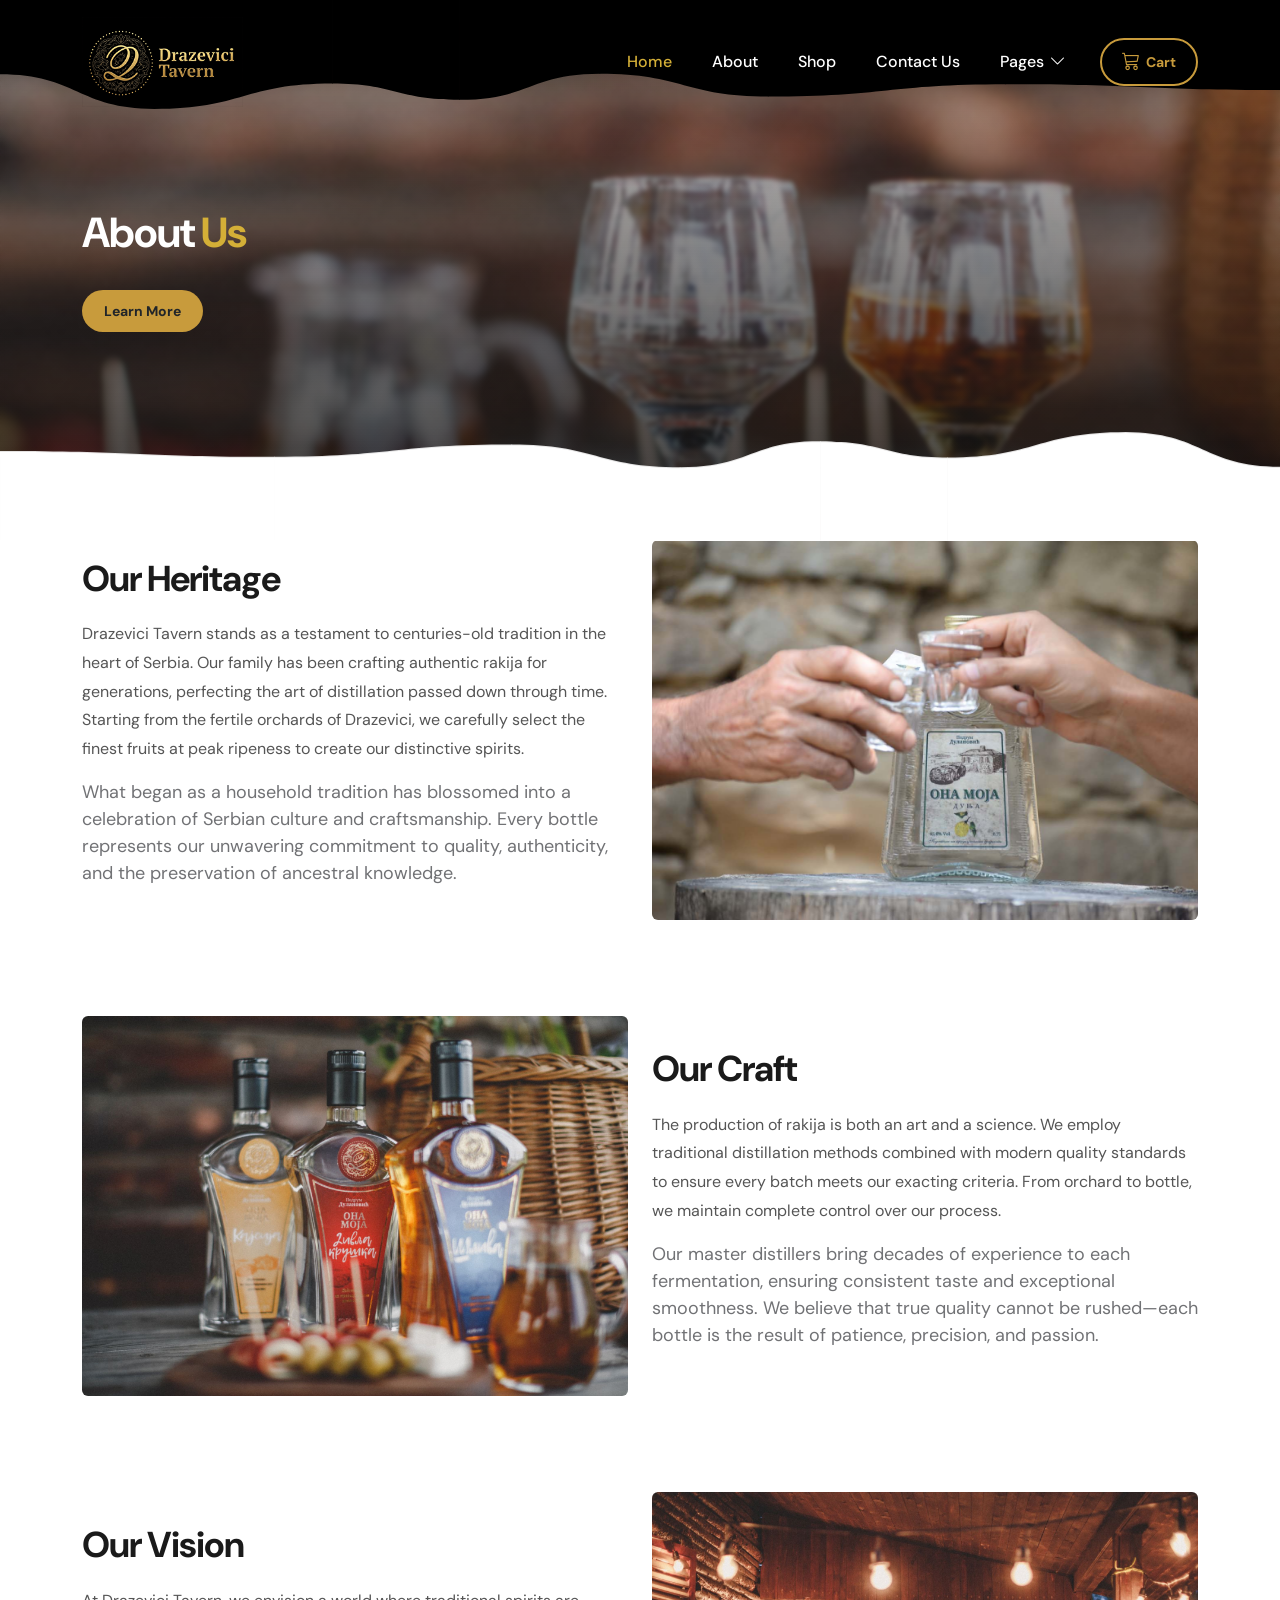
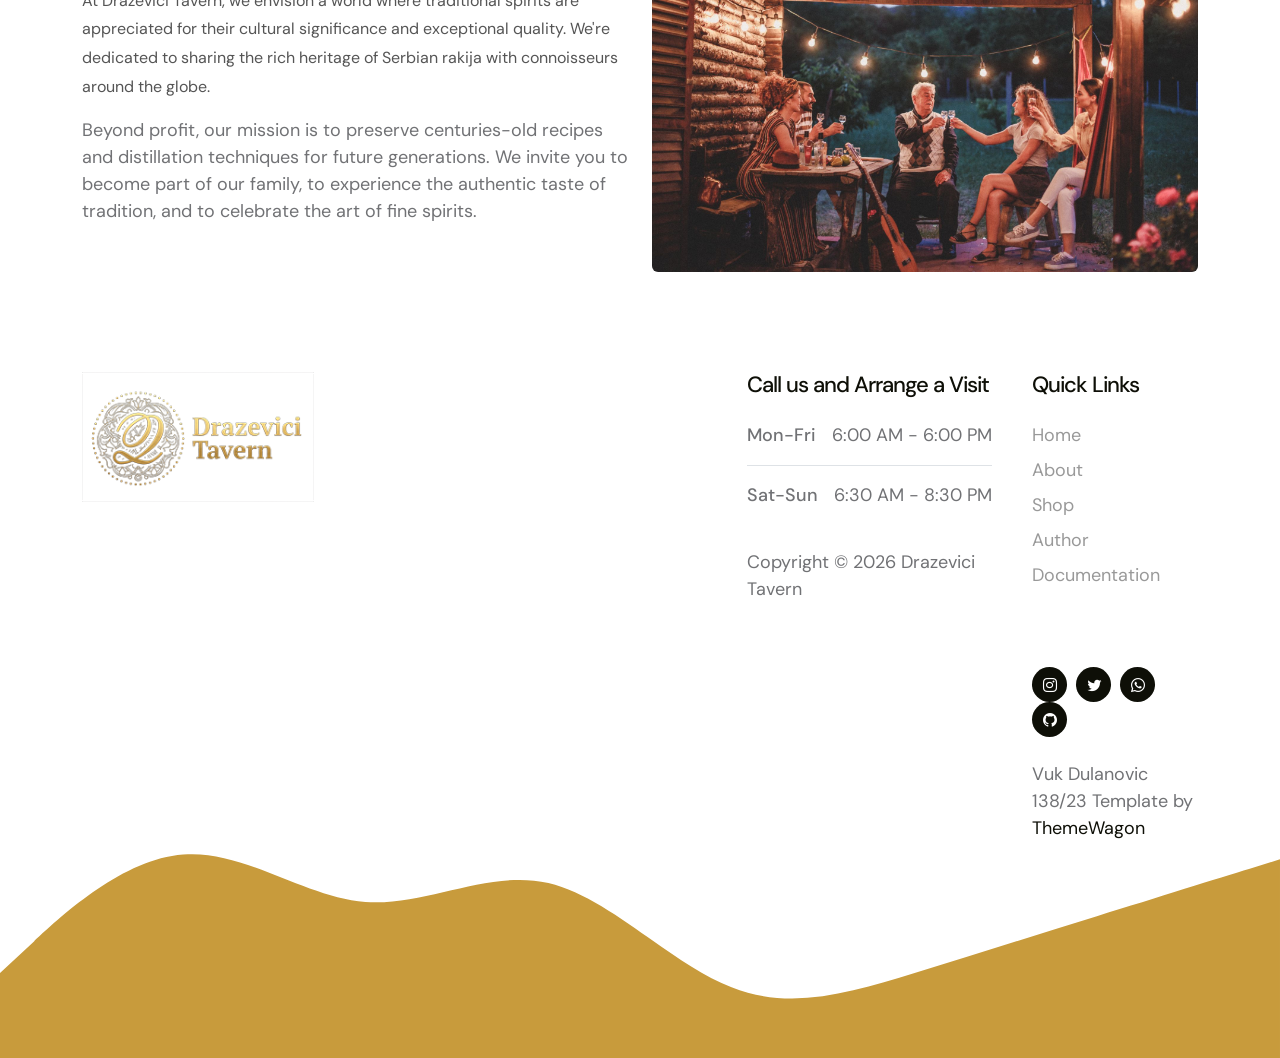
==== commit daa67076: "Add files via upload" ====
--- a/about.html
+++ b/about.html
@@ -1,4 +1,4 @@
-<!doctype html>
+<!DOCTYPE html>
 <html lang="en">
     <head>
         <meta charset="utf-8">
@@ -23,47 +23,37 @@
                     <a class="navbar-brand d-flex align-items-center" href="index.html">
                         <img src="assets/images/logo.png" class="navbar-brand-image img-fluid" alt="Drazevici Tavern">
                     </a>
-
                     <div class="d-lg-none ms-auto me-3">
                         <div class="cart-nav-wrapper">
                             <a class="btn custom-btn custom-border-btn" id="cart-btn-mobile" href="#" role="button"><i class="bi bi-cart3"></i> Cart</a>
                             <span class="cart-badge cart-badge-hidden" id="cart-badge-mobile">0</span>
                         </div>
                     </div>
-
                     <button class="navbar-toggler" type="button" data-bs-toggle="collapse" data-bs-target="#navbarNav" aria-controls="navbarNav" aria-expanded="false" aria-label="Toggle navigation">
                         <span class="navbar-toggler-icon"></span>
                     </button>
-
                     <div class="collapse navbar-collapse" id="navbarNav">
                         <ul class="navbar-nav ms-lg-auto">
                             <li class="nav-item">
                                 <a class="nav-link" href="index.html#section_1">Home</a>
                             </li>
-    
                             <li class="nav-item">
                                 <a class="nav-link active" href="about.html">About</a>
                             </li>
-
                             <li class="nav-item">
                                 <a class="nav-link" href="shop.html">Shop</a>
                             </li>
-
                             <li class="nav-item">
                                 <a class="nav-link smoothscroll" href="index.html#section_5">Contact Us</a>
                             </li>
-
                             <li class="nav-item dropdown">
                                 <a class="nav-link dropdown-toggle" href="#" id="navbarLightDropdownMenuLink" role="button" data-bs-toggle="dropdown" aria-expanded="false">Pages</a>
-
                                 <ul class="dropdown-menu dropdown-menu-light" aria-labelledby="navbarLightDropdownMenuLink">
                                     <li><a class="dropdown-item" href="author.html">Author</a></li>
-
-                                    <li><a class="dropdown-item" href="#">Documentation</a></li>
+                                    <li><a class="dropdown-item" href="documentation.pdf">Documentation</a></li>
                                 </ul>
                             </li>
                         </ul>
-
                         <div class="d-none d-lg-block ms-lg-3">
                             <div class="cart-nav-wrapper">
                                 <a class="btn custom-btn custom-border-btn" id="cart-btn-desktop" href="#" role="button"><i class="bi bi-cart3"></i> Cart</a>
@@ -73,19 +63,15 @@
                     </div>
                 </div>
             </nav>
-
             <div class="offcanvas offcanvas-end" data-bs-scroll="true" tabindex="-1" id="offcanvasCart" aria-labelledby="offcanvasCartLabel">
                 <div class="offcanvas-header">
                     <h5 class="offcanvas-title" id="offcanvasCartLabel">Shopping Cart</h5>
-
                     <button type="button" class="btn-close" data-bs-dismiss="offcanvas" aria-label="Close"></button>
                 </div>
-
                 <div class="offcanvas-body d-flex flex-column">
                     <div id="cart-items-container">
                         <!-- Cart items will be populated here -->
                     </div>
-
                     <div class="mt-auto">
                         <div class="cart-total mb-4 pb-3 border-top">
                             <h5 class="text-white mb-3">Total: <span id="cart-total">РСД 0</span></h5>
@@ -94,34 +80,24 @@
                     </div>
                 </div>
             </div>
-
             <section class="hero-section hero-50 hero-bg-about d-flex justify-content-center align-items-center" id="section_1">
-
                 <div class="section-overlay"></div>
-
                 <svg viewBox="0 0 1962 178" xmlns="http://www.w3.org/2000/svg" xmlns:xlink="http://www.w3.org/1999/xlink"><path fill="#000000" d="M 0 114 C 118.5 114 118.5 167 237 167 L 237 167 L 237 0 L 0 0 Z" stroke-width="0"></path> <path fill="#000000" d="M 236 167 C 373 167 373 128 510 128 L 510 128 L 510 0 L 236 0 Z" stroke-width="0"></path> <path fill="#000000" d="M 509 128 C 607 128 607 153 705 153 L 705 153 L 705 0 L 509 0 Z" stroke-width="0"></path><path fill="#000000" d="M 704 153 C 812 153 812 113 920 113 L 920 113 L 920 0 L 704 0 Z" stroke-width="0"></path><path fill="#000000" d="M 919 113 C 1048.5 113 1048.5 148 1178 148 L 1178 148 L 1178 0 L 919 0 Z" stroke-width="0"></path><path fill="#000000" d="M 1177 148 C 1359.5 148 1359.5 129 1542 129 L 1542 129 L 1542 0 L 1177 0 Z" stroke-width="0"></path><path fill="#000000" d="M 1541 129 C 1751.5 129 1751.5 138 1962 138 L 1962 138 L 1962 0 L 1541 0 Z" stroke-width="0"></path></svg>
-
                 <div class="container">
                     <div class="row">
-
                         <div class="col-lg-6 col-12">
-
                             <h1 class="cd-headline rotate-1 text-white mb-4 pb-2">
                                 <span>About</span>
                                 <span class="cd-words-wrapper">
                                     <b class="is-visible">Us</b>
                                 </span>
                             </h1>
-
                             <a href="#about-section" class="btn custom-btn smoothscroll me-3">Learn More</a>
                         </div>
-
-                    </div>
-                </div>
-
+                    </div>
+                </div>
                 <svg viewBox="0 0 1962 178" xmlns="http://www.w3.org/2000/svg" xmlns:xlink="http://www.w3.org/1999/xlink"><path fill="#ffffff" d="M 0 114 C 118.5 114 118.5 167 237 167 L 237 167 L 237 0 L 0 0 Z" stroke-width="0"></path> <path fill="#ffffff" d="M 236 167 C 373 167 373 128 510 128 L 510 128 L 510 0 L 236 0 Z" stroke-width="0"></path> <path fill="#ffffff" d="M 509 128 C 607 128 607 153 705 153 L 705 153 L 705 0 L 509 0 Z" stroke-width="0"></path><path fill="#ffffff" d="M 704 153 C 812 153 812 113 920 113 L 920 113 L 920 0 L 704 0 Z" stroke-width="0"></path><path fill="#ffffff" d="M 919 113 C 1048.5 113 1048.5 148 1178 148 L 1178 148 L 1178 0 L 919 0 Z" stroke-width="0"></path><path fill="#ffffff" d="M 1177 148 C 1359.5 148 1359.5 129 1542 129 L 1542 129 L 1542 0 L 1177 0 Z" stroke-width="0"></path><path fill="#ffffff" d="M 1541 129 C 1751.5 129 1751.5 138 1962 138 L 1962 138 L 1962 0 L 1541 0 Z" stroke-width="0"></path></svg>
             </section>
-
             <section class="about-section-styled section-padding" id="about-section">
                 <div class="container">
                     <!-- Part 1: Text Left, Image Right -->
@@ -139,7 +115,6 @@
                             <img src="assets/images/back.jpg" class="img-fluid rounded img-about" alt="Drazevici Tavern Heritage">
                         </div>
                     </div>
-
                     <!-- Part 2: Image Left, Text Right -->
                     <div class="row align-items-center mb-5 pb-5">
                         <div class="col-lg-6 col-12 mb-4 mb-lg-0 order-lg-2">
@@ -155,7 +130,6 @@
                             <img src="assets/images/shop.jpg" class="img-fluid rounded img-about" alt="Rakija Craftsmanship">
                         </div>
                     </div>
-
                     <!-- Part 3: Text Left, Image Right -->
                     <div class="row align-items-center">
                         <div class="col-lg-6 col-12 mb-4 mb-lg-0">
@@ -174,25 +148,20 @@
                 </div>
             </section>
         </main>
-
         <footer class="site-footer">
             <div class="container">
                 <div class="row">
-
                     <div class="col-lg-6 col-12 me-auto mb-5 mb-lg-0">
                         <a class="navbar-brand d-flex align-items-center" href="index.html">
                             <img src="assets/images/logo.png" class="navbar-brand-image footer-logo img-fluid" alt="Drazevici Tavern">
                         </a>
                     </div>
-
                     <div class="col-lg-3 col-12">
                         <h5 class="site-footer-title mb-4">Call us and Arrange a Visit</h5>
-
                         <p class="d-flex border-bottom pb-3 mb-3 me-lg-3">
                             <span>Mon-Fri</span>
                             6:00 AM - 6:00 PM
                         </p>
-
                         <p class="d-flex me-lg-3">
                             <span>Sat-Sun</span>
                             6:30 AM - 8:30 PM
@@ -200,7 +169,6 @@
                         <br>
                         <p class="copyright-text">Copyright © 2026 Drazevici Tavern</p>
                     </div>
-
                     <div class="col-lg-2 col-12">
                         <h5 class="site-footer-title mb-4">Quick Links</h5>
                         <ul class="list-unstyled">
@@ -208,39 +176,31 @@
                             <li class="mb-2"><a href="about.html" class="footer-link">About</a></li>
                             <li class="mb-2"><a href="shop.html" class="footer-link">Shop</a></li>
                             <li class="mb-2"><a href="author.html" class="footer-link">Author</a></li>
-                            <li><a href="#documentation" class="footer-link">Documentation</a></li>
+                            <li><a href="documentation.pdf" class="footer-link">Documentation</a></li>
                         </ul>
                     </div>
-
                         <div class="col-lg-2 col-12 ms-auto">
                             <ul class="social-icon mt-lg-5 mt-3 mb-4">
                                 <li class="social-icon-item">
                                     <a href="https://www.instagram.com" target="_blank" class="social-icon-link bi-instagram"></a>
                                 </li>
-
                                 <li class="social-icon-item">
                                     <a href="https://www.x.com" target="_blank" class="social-icon-link bi-twitter">
                                     </a>
                                 </li>
-
                                 <li class="social-icon-item">
                                     <a href="https://www.whatsapp.com" target="_blank" class="social-icon-link bi-whatsapp"></a>
+                                </li>
+                                <li class="social-icon-item">
+                                    <a href="https://github.com/Vuk2255/Drazevici-Tavern" target="_blank" class="social-icon-link bi-github"></a>
                                 </li>
                             </ul>
                             <p class="copyright-text">Vuk Dulanovic 138/23 Template by <a href="https://themewagon.com/themes/tiya/" target="_blank">ThemeWagon</a></p>
-                            
-                        </div>
-
+                        </div>
                 </div>
             </div>
-
             <svg xmlns="http://www.w3.org/2000/svg" viewBox="0 0 1440 320"><path fill="#C89B3C" fill-opacity="1" d="M0,224L34.3,192C68.6,160,137,96,206,90.7C274.3,85,343,139,411,144C480,149,549,107,617,122.7C685.7,139,754,213,823,240C891.4,267,960,245,1029,224C1097.1,203,1166,181,1234,160C1302.9,139,1371,117,1406,106.7L1440,96L1440,320L1405.7,320C1371.4,320,1303,320,1234,320C1165.7,320,1097,320,1029,320C960,320,891,320,823,320C754.3,320,686,320,617,320C548.6,320,480,320,411,320C342.9,320,274,320,206,320C137.1,320,69,320,34,320L0,320Z"></path></svg>
         </footer>
-
-        <script src="assets/js/jquery.min.js"></script>
-        <script src="assets/js/bootstrap.bundle.min.js"></script>
-        <script src="assets/js/jquery.sticky.js"></script>
-        <script src="assets/js/click-scroll.js"></script>
         <script src="assets/js/main.js"></script>
     </body>
-</html>+</html>
--- a/assets/css/main.css
+++ b/assets/css/main.css
@@ -6,7 +6,6 @@
 with inline styles moved to CSS classes
 
 */
-
 
 /*---------------------------------------
   CUSTOM PROPERTIES ( VARIABLES )             
@@ -48,7 +47,6 @@
   font-family: var(--body-font-family);
 }
 
-
 /*---------------------------------------
   TYPOGRAPHY               
 -----------------------------------------*/
@@ -129,7 +127,6 @@
 strong {
   font-weight: var(--font-weight-bold);
 }
-
 
 /*---------------------------------------
   SECTION               
@@ -153,13 +150,13 @@
   right: 0;
   bottom: 0;
   left: 0;
+  pointer-events: none;
 }
 
 ::selection {
   background-color: #C89B3C;
   color: var(--white-color);
 }
-
 
 /*---------------------------------------
   ANIMATED HEADLINE               
@@ -358,7 +355,6 @@
   }
 }
 
-
 /*---------------------------------------
   CUSTOM BUTTON               
 -----------------------------------------*/
@@ -405,7 +401,6 @@
   color: var(--link-hover-color);
 }
 
-
 /*---------------------------------------
   NAVIGATION BAR & OFFCANVAS              
 -----------------------------------------*/
@@ -461,10 +456,11 @@
 
 .navbar {
   background: transparent;
-  z-index: 99;
+  z-index: 1050;
   padding-top: 12px;
   padding-bottom: 12px;
   transition: background 0.25s ease, box-shadow 0.25s ease, border-color 0.25s ease, backdrop-filter 0.25s ease;
+  position: relative;
 }
 
 .navbar-dark-page {
@@ -695,7 +691,6 @@
   top: 8px;
 }
 
-
 /*---------------------------------------
   HERO        
 -----------------------------------------*/
@@ -746,7 +741,6 @@
   position: relative;
   z-index: 22;
 }
-
 
 /*---------------------------------------
   BACKGROUND IMAGE SECTION        
@@ -882,14 +876,19 @@
 #offcanvasCart {
   background-color: #1a1a1a;
   color: #ffffff;
+  z-index: 1060;
 }
 
 #offcanvasCart.offcanvas {
   --bs-offcanvas-bg: #1a1a1a;
 }
 
+.offcanvas-backdrop {
+  z-index: 1055;
+}
+
 .offcanvas-backdrop.show {
-  opacity: 0;
+  opacity: 0.5;
 }
 
 #offcanvasCart .offcanvas-header {
@@ -1041,7 +1040,6 @@
   max-width: 150px;
 }
 
-
 /*---------------------------------------
   ABOUT SECTOIN              
 -----------------------------------------*/
@@ -1109,7 +1107,6 @@
 .member-block-info p {
   margin-bottom: 0;
 }
-
 
 /*---------------------------------------
   CUSTOM BLOCK              
@@ -1215,7 +1212,6 @@
   color: var(--white-color);
 }
 
-
 /*---------------------------------------
   EVENTS SECTION            
 -----------------------------------------*/
@@ -1246,7 +1242,6 @@
   font-size: var(--h3-font-size);
   font-weight: var(--font-weight-medium);
 }
-
 
 /*---------------------------------------
   MEMBERSHIP SECTION            
@@ -1304,7 +1299,6 @@
   border-radius: var(--border-radius-medium);
   height: 100px;
 }
-
 
 /*---------------------------------------
   CONTACT               
@@ -1327,15 +1321,29 @@
   left: 50%;
   transform: translate(-50%, -50%);
   text-align: center;
+  width: 90%;
+  max-width: 400px;
 }
 
 .contact-info-body {
-  padding: 20px 30px;
+  padding: 20px 15px;
+  overflow-wrap: break-word;
+  word-wrap: break-word;
+  word-break: break-word;
+}
+
+@media (min-width: 768px) {
+  .contact-info-body {
+    padding: 20px 30px;
+  }
 }
 
 .contact-info-body strong,
 .contact-info-item a {
   color: var(--white-color);
+  display: block;
+  overflow-wrap: break-word;
+  word-break: break-word;
 }
 
 .contact-info-footer {
@@ -1352,7 +1360,6 @@
   display: block;
   font-weight: var(--font-weight-bold);
 }
-
 
 /*---------------------------------------
   SITE FOOTER            
@@ -1485,30 +1492,29 @@
 
 /* Product Detail Text Classes */
 .product-title {
-  color: #1a1a1a;
+  color: #1a1a1a !important;
 }
 
 .product-meta {
-  color: #C89B3C;
+  color: #C89B3C !important;
 }
 
 .product-desc {
-  color: #666;
+  color: #666 !important;
 }
 
 .product-detail {
-  color: #C89B3C;
+  color: #C89B3C !important;
 }
 
 .product-price {
-  color: #C89B3C;
+  color: #C89B3C !important;
 }
 
 .site-footer p span {
   font-weight: var(--font-weight-medium);
   margin-right: auto;
 }
-
 
 /*---------------------------------------
   CUSTOM FORM               
@@ -1566,7 +1572,6 @@
   margin: 12px;
   margin-left: 15px;
 }
-
 
 /*---------------------------------------
   SOCIAL ICON               
@@ -1601,7 +1606,6 @@
   color: var(--white-color);
 }
 
-
 /*---------------------------------------
   FORM VALIDATION              
 -----------------------------------------*/
@@ -1630,7 +1634,6 @@
   font-weight: 500;
 }
 
-
 /*---------------------------------------
   TESTIMONIALS SECTION              
 -----------------------------------------*/
@@ -1643,10 +1646,8 @@
   border-radius: var(--border-radius-medium);
 }
 
-.testimonials-slider {
+.testimonials-track {
   display: flex;
-  animation: scroll-testimonials 25s linear infinite;
-  padding: 20px 0;
 }
 
 .testimonial-card {
@@ -1660,13 +1661,13 @@
   flex-direction: column;
   justify-content: space-between;
   min-height: 300px;
-  transition: all 0.3s ease;
+  transition: background 0.3s ease, border-color 0.3s ease;
+  box-sizing: border-box;
 }
 
 .testimonial-card:hover {
   background: rgba(200, 155, 60, 0.2);
   border-color: #D4AF37;
-  transform: translateY(-5px);
 }
 
 .testimonial-header {
@@ -1721,35 +1722,35 @@
   font-size: 12px;
 }
 
-@keyframes scroll-testimonials {
-  0% {
-    transform: translateX(0);
-  }
-  100% {
-    transform: translateX(-50%);
-  }
-}
-
-.testimonials-slider:hover {
-  animation-play-state: paused;
-}
-
 @media screen and (max-width: 1200px) {
   .testimonial-card {
     flex: 0 0 calc(50% - 15px);
+    margin-right: 20px;
   }
 }
 
 @media screen and (max-width: 768px) {
   .testimonial-card {
-    flex: 0 0 100%;
-  }
-
-  .testimonials-slider {
-    animation: scroll-testimonials 20s linear infinite;
-  }
-}
-
+    flex: 0 0 280px;
+    margin-right: 20px;
+    padding: 22px;
+    min-height: 260px;
+  }
+
+  .testimonial-avatar {
+    width: 42px;
+    height: 42px;
+  }
+
+  .testimonial-info h6 {
+    font-size: 14px;
+  }
+
+  .testimonial-text {
+    font-size: 13px;
+    line-height: 1.5;
+  }
+}
 
 /*---------------------------------------
   SHOP SECTION              
@@ -1877,10 +1878,6 @@
   opacity: 0.6;
   cursor: not-allowed;
 }
-
-
-
-
 
 /*---------------------------------------
   RESPONSIVE STYLES              
@@ -2043,7 +2040,6 @@
   }
 }
 
-
 /*---------------------------------------
   ABOUT IMAGE               
 -----------------------------------------*/
@@ -2051,7 +2047,6 @@
   height: 360px;
   object-fit: cover;
 }
-
 
 /*---------------------------------------
   HERO BACKGROUND VARIANTS               
@@ -2070,7 +2065,6 @@
   background-attachment: fixed;
 }
 
-
 /*---------------------------------------
   SHOP SECTION               
 -----------------------------------------*/
@@ -2121,7 +2115,6 @@
   color: white;
   border: none;
 }
-
 
 /*---------------------------------------
   CHECKOUT SECTION               
@@ -2268,7 +2261,6 @@
 #contact-success-message {
   display: none;
 }
-
 
 /*---------------------------------------
   AUTHOR PAGE               
